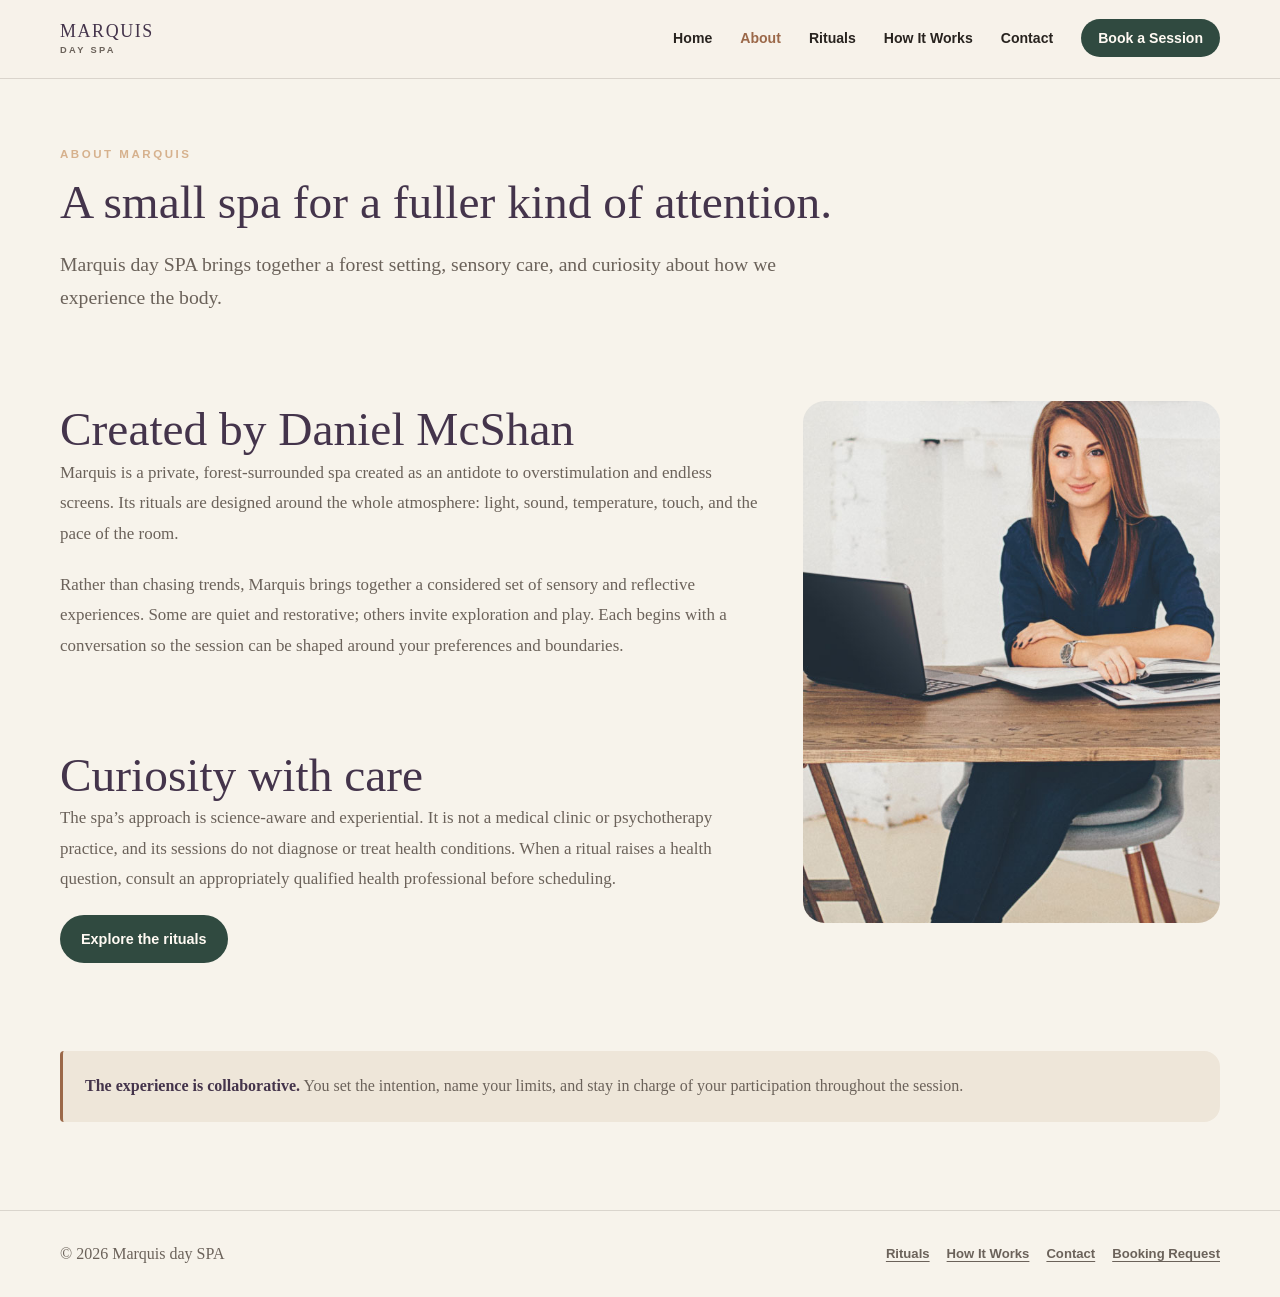
==== about/index.html @ 481f4c31 "deploy: dcmcshan/marquis-spa@319fe5476f44ca0e61ece6fa4d8bb4fc6981d856" ====
<!doctype html>
<html lang="en">
  <head>
    <meta charset="utf-8" />
    <meta name="viewport" content="width=device-width, initial-scale=1" />
    <meta name="description" content="The story and approach behind Marquis day SPA, a private forest-surrounded space for sensory rituals and rest." />
    <title>About Marquis | Marquis day SPA</title>
    <link rel="stylesheet" href="/shared/site.css" />
  </head>
  <body>
    <a class="skip-link" href="#main">Skip to content</a>
    <header class="site-header"><nav class="nav-wrap" aria-label="Main navigation"><a class="brand" href="/">Marquis <span>day SPA</span></a><ul class="nav-links"><li><a href="/">Home</a></li><li><a aria-current="page" href="/about/">About</a></li><li><a href="/product-category/services/">Rituals</a></li><li><a href="/work-with-me/">How It Works</a></li><li><a href="/contact/">Contact</a></li><li><a class="nav-book" href="/booking/">Book a Session</a></li></ul></nav></header>
    <main id="main" class="page">
      <p class="eyebrow">About Marquis</p>
      <h1 class="page-title">A small spa for a fuller kind of attention.</h1>
      <p class="lede">Marquis day SPA brings together a forest setting, sensory care, and curiosity about how we experience the body.</p>
      <section class="section two-col">
        <div class="prose">
          <h2>Created by Daniel McShan</h2>
          <p>Marquis is a private, forest-surrounded spa created as an antidote to overstimulation and endless screens. Its rituals are designed around the whole atmosphere: light, sound, temperature, touch, and the pace of the room.</p>
          <p>Rather than chasing trends, Marquis brings together a considered set of sensory and reflective experiences. Some are quiet and restorative; others invite exploration and play. Each begins with a conversation so the session can be shaped around your preferences and boundaries.</p>
          <h2>Curiosity with care</h2>
          <p>The spa’s approach is science-aware and experiential. It is not a medical clinic or psychotherapy practice, and its sessions do not diagnose or treat health conditions. When a ritual raises a health question, consult an appropriately qualified health professional before scheduling.</p>
          <a class="button" href="/product-category/services/">Explore the rituals</a>
        </div>
        <img class="portrait" src="/wp-content/uploads/2020/02/profile-picture.jpg" alt="Daniel McShan, creator of Marquis day SPA" loading="lazy" />
      </section>
      <section class="section callout"><strong>The experience is collaborative.</strong> You set the intention, name your limits, and stay in charge of your participation throughout the session.</section>
    </main>
    <footer class="site-footer"><div class="footer-wrap"><span>© 2026 Marquis day SPA</span><nav class="footer-nav" aria-label="Footer navigation"><a href="/product-category/services/">Rituals</a><a href="/work-with-me/">How It Works</a><a href="/contact/">Contact</a><a href="/booking/">Booking Request</a></nav></div></footer>
  </body>
</html>
---- shared/site.css ----
:root {
  color-scheme: light;
  --ink: #28231f;
  --muted: #6b625a;
  --paper: #f7f3eb;
  --paper-deep: #eee6d9;
  --card: #fffdf8;
  --plum: #44344b;
  --forest: #304a40;
  --copper: #9b6849;
  --line: rgba(55, 43, 37, .15);
  --shadow: 0 20px 55px rgba(42, 34, 29, .10);
  font-family: Georgia, "Times New Roman", serif;
  color: var(--ink);
  background: var(--paper);
  font-synthesis: none;
  text-rendering: optimizeLegibility;
}

* { box-sizing: border-box; }
html { scroll-behavior: smooth; }
body { margin: 0; min-width: 320px; background: var(--paper); }
img { display: block; max-width: 100%; }
a { color: var(--forest); text-underline-offset: .2em; }
a:hover { color: var(--copper); }
a:focus-visible, button:focus-visible, input:focus-visible, select:focus-visible,
textarea:focus-visible { outline: 3px solid #c48b58; outline-offset: 3px; }
.skip-link { position: absolute; left: 1rem; top: -5rem; z-index: 10; background: var(--card); padding: .8rem 1rem; }
.skip-link:focus { top: 1rem; }
.site-header { border-bottom: 1px solid var(--line); background: rgba(247, 243, 235, .96); }
.nav-wrap { width: min(1160px, calc(100% - 40px)); margin: auto; min-height: 78px; display: flex; align-items: center; justify-content: space-between; gap: 24px; }
.brand { color: var(--plum); text-decoration: none; font-size: 1.12rem; letter-spacing: .09em; text-transform: uppercase; white-space: nowrap; }
.brand span { display: block; margin-top: 3px; color: var(--muted); font: 600 .58rem/1.2 Arial, sans-serif; letter-spacing: .25em; }
.nav-links { display: flex; align-items: center; gap: clamp(12px, 2.2vw, 28px); margin: 0; padding: 0; list-style: none; }
.nav-links a { color: var(--ink); text-decoration: none; font: 600 .88rem/1.4 Arial, sans-serif; }
.nav-links a[aria-current="page"] { color: var(--copper); }
.nav-links .nav-book { padding: 11px 17px; border-radius: 999px; color: #fffaf3; background: var(--forest); }
.nav-links .nav-book:hover { background: var(--plum); }
.page { width: min(1160px, calc(100% - 40px)); margin: auto; padding: 68px 0 88px; }
.hero { position: relative; overflow: hidden; padding: clamp(38px, 7vw, 82px); border-radius: 30px; color: #fffaf3; background: linear-gradient(120deg, rgba(34, 39, 35, .91), rgba(54, 42, 58, .67)), url("../wp-content/uploads/2025/04/indulge_worship_background_distinct.png") center 48% / cover; box-shadow: var(--shadow); }
.hero h1 { max-width: 850px; margin: 0; font-size: clamp(2.6rem, 6vw, 5.6rem); line-height: .98; font-weight: 400; letter-spacing: -.035em; }
.hero .lede { max-width: 650px; color: rgba(255, 250, 243, .88); }
.eyebrow { margin: 0 0 15px; color: #d6b18d; font: 700 .72rem/1.3 Arial, sans-serif; letter-spacing: .22em; text-transform: uppercase; }
.lede { max-width: 730px; margin: 20px 0 0; color: var(--muted); font-size: clamp(1.05rem, 1.7vw, 1.23rem); line-height: 1.65; }
.hero-actions { display: flex; flex-wrap: wrap; gap: 13px; margin-top: 27px; }
.button { display: inline-flex; min-height: 48px; align-items: center; justify-content: center; padding: 13px 20px; border: 1px solid transparent; border-radius: 999px; background: var(--forest); color: #fffaf3; font: 700 .9rem/1.2 Arial, sans-serif; text-decoration: none; transition: background .18s ease, transform .18s ease; }
.button:hover { transform: translateY(-1px); background: var(--plum); color: #fffaf3; }
.button-light { background: var(--card); color: var(--plum); }
.button-light:hover { background: #f1e4d5; color: var(--plum); }
.text-link { font: 700 .9rem/1.4 Arial, sans-serif; }
.section { margin-top: clamp(54px, 8vw, 88px); }
.section-head { display: flex; justify-content: space-between; align-items: end; gap: 24px; margin-bottom: 24px; }
.section h2, .page-title { margin: 0; color: var(--plum); font-size: clamp(1.9rem, 3.7vw, 3rem); line-height: 1.08; font-weight: 400; }
.section-intro { max-width: 660px; color: var(--muted); line-height: 1.7; }
.grid { display: grid; grid-template-columns: repeat(3, minmax(0, 1fr)); gap: 21px; }
.treatment-card, .content-card { overflow: hidden; border: 1px solid var(--line); border-radius: 20px; background: var(--card); box-shadow: var(--shadow); }
.treatment-card img { width: 100%; aspect-ratio: 4 / 3; object-fit: cover; background: var(--paper-deep); }
.treatment-card-body { padding: 22px; }
.treatment-card h3 { margin: 0; color: var(--plum); font-size: 1.32rem; line-height: 1.25; font-weight: 400; }
.treatment-card p { min-height: 4.8em; color: var(--muted); line-height: 1.6; }
.treatment-card .text-link { display: inline-block; margin-top: 3px; }
.two-col { display: grid; grid-template-columns: minmax(0, 1.35fr) minmax(260px, .8fr); gap: 38px; align-items: start; }
.content-card { padding: clamp(23px, 4vw, 38px); }
.prose { max-width: 780px; color: var(--muted); font-size: 1.06rem; line-height: 1.8; }
.prose h2, .prose h3 { margin-top: 1.8em; color: var(--plum); font-weight: 400; line-height: 1.2; }
.prose h2:first-child, .prose h3:first-child { margin-top: 0; }
.prose p { margin: 0 0 1.2em; }
.prose ul, .note-list { padding-left: 1.3em; }
.prose li, .note-list li { margin: .55em 0; }
.portrait { width: 100%; border-radius: 22px; aspect-ratio: 4 / 5; object-fit: cover; }
.callout { padding: 22px; border-left: 3px solid var(--copper); border-radius: 4px 16px 16px 4px; background: var(--paper-deep); color: var(--muted); line-height: 1.65; }
.callout strong { color: var(--plum); }
.faq details { padding: 18px 0; border-bottom: 1px solid var(--line); }
.faq summary { color: var(--plum); cursor: pointer; font-size: 1.12rem; }
.faq details p { color: var(--muted); line-height: 1.65; }
.site-footer { padding: 34px 0; border-top: 1px solid var(--line); color: var(--muted); }
.footer-wrap { width: min(1160px, calc(100% - 40px)); margin: auto; display: flex; justify-content: space-between; gap: 25px; align-items: center; }
.footer-nav { display: flex; gap: 17px; flex-wrap: wrap; }
.footer-nav a { color: var(--muted); font: 600 .82rem/1.4 Arial, sans-serif; }
.small { font-size: .9rem; line-height: 1.6; }
.service-art { width: min(100%, 760px); margin-bottom: 26px; border-radius: 22px; box-shadow: var(--shadow); }
.notice { margin-top: 22px; padding: 17px 20px; border: 1px solid var(--line); border-radius: 14px; background: rgba(255,255,255,.5); color: var(--muted); font-size: .92rem; line-height: 1.6; }

@media (max-width: 850px) {
  .nav-wrap { align-items: flex-start; flex-direction: column; padding: 17px 0; gap: 14px; }
  .nav-links { width: 100%; flex-wrap: wrap; gap: 10px 18px; }
  .grid { grid-template-columns: repeat(2, minmax(0, 1fr)); }
  .two-col { grid-template-columns: 1fr; }
  .portrait { max-height: 460px; aspect-ratio: 16 / 10; }
}
@media (max-width: 580px) {
  .nav-wrap, .page, .footer-wrap { width: min(100% - 28px, 1160px); }
  .page { padding: 35px 0 60px; }
  .nav-links { gap: 10px 14px; }
  .nav-links a { font-size: .82rem; }
  .nav-links .nav-book { padding: 9px 13px; }
  .hero { padding: 34px 24px; border-radius: 22px; }
  .grid { grid-template-columns: 1fr; }
  .treatment-card p { min-height: 0; }
  .section-head, .footer-wrap { align-items: flex-start; flex-direction: column; }
}
@media (prefers-reduced-motion: reduce) {
  html { scroll-behavior: auto; }
  *, *::before, *::after { transition-duration: .01ms !important; }
}
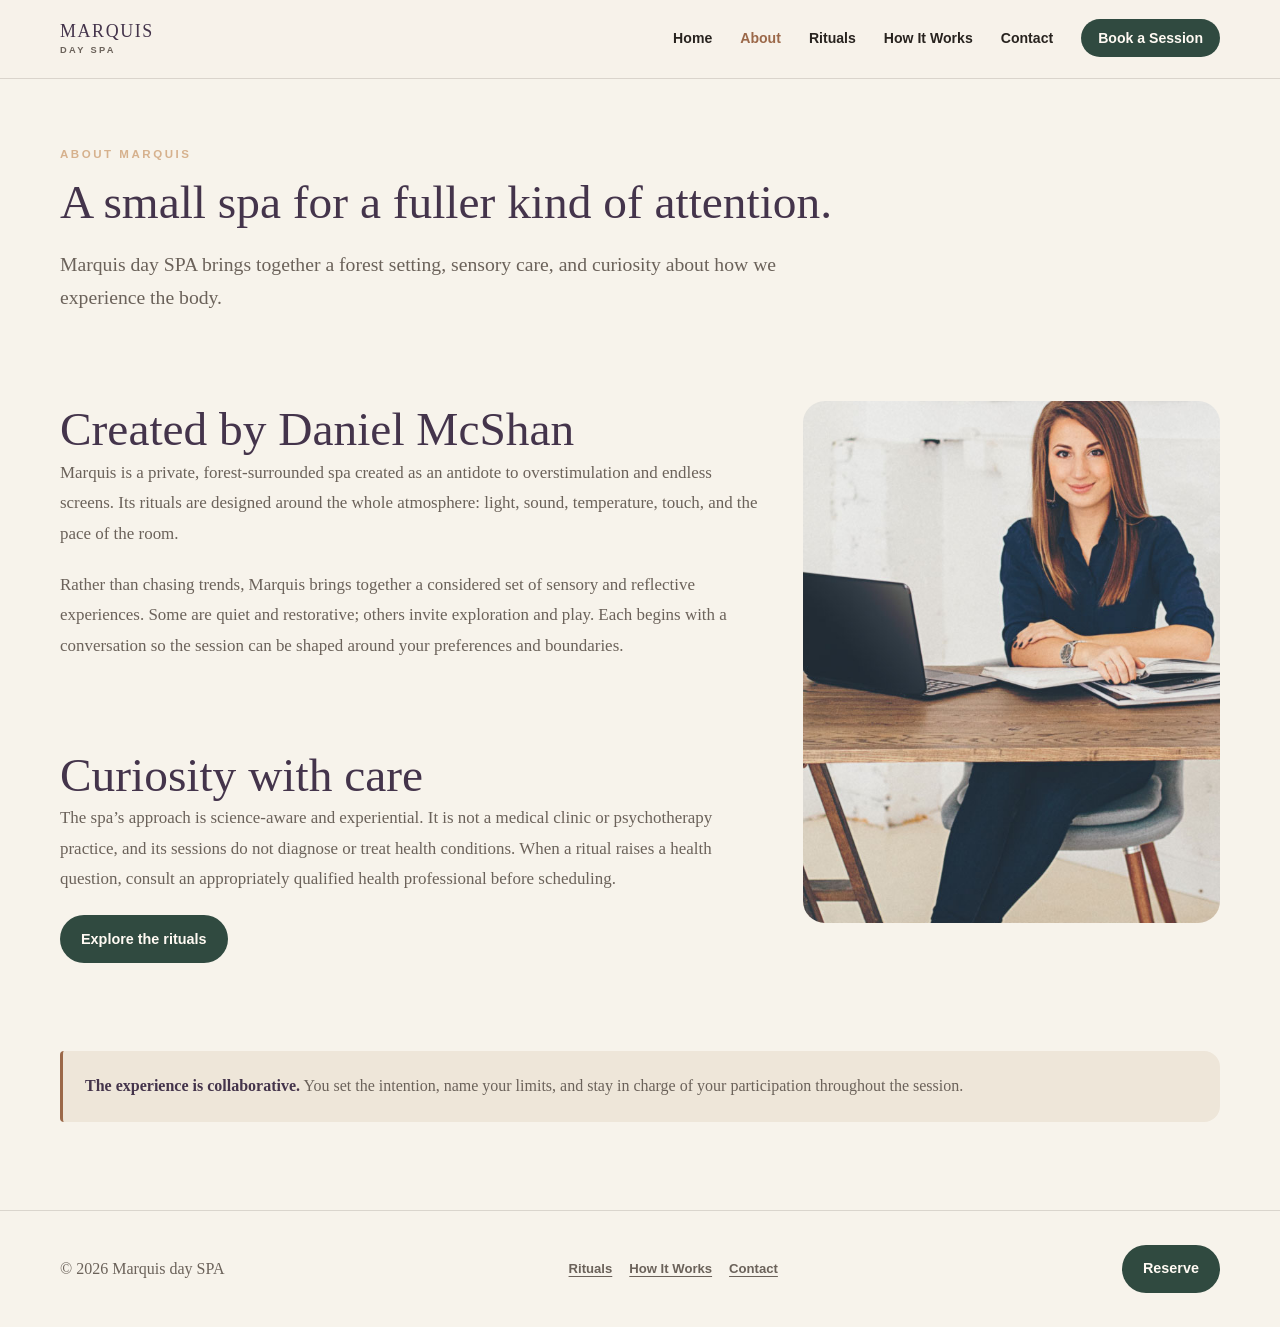
==== commit 4b2bf933: "deploy: dcmcshan/marquis-spa@16886ebc44b0e0ff4396e5eed9a0098b3b1208ea" ====
--- a/about/index.html
+++ b/about/index.html
@@ -27,6 +27,6 @@
       </section>
       <section class="section callout"><strong>The experience is collaborative.</strong> You set the intention, name your limits, and stay in charge of your participation throughout the session.</section>
     </main>
-    <footer class="site-footer"><div class="footer-wrap"><span>© 2026 Marquis day SPA</span><nav class="footer-nav" aria-label="Footer navigation"><a href="/product-category/services/">Rituals</a><a href="/work-with-me/">How It Works</a><a href="/contact/">Contact</a><a href="/booking/">Booking Request</a></nav></div></footer>
+    <footer class="site-footer"><div class="footer-wrap"><span>© 2026 Marquis day SPA</span><nav class="footer-nav" aria-label="Footer navigation"><a href="/product-category/services/">Rituals</a><a href="/work-with-me/">How It Works</a><a href="/contact/">Contact</a></nav><a class="button footer-reserve" href="/booking/">Reserve</a></div></footer>
   </body>
 </html>
--- a/shared/site.css
+++ b/shared/site.css
@@ -77,6 +77,7 @@
 .footer-wrap { width: min(1160px, calc(100% - 40px)); margin: auto; display: flex; justify-content: space-between; gap: 25px; align-items: center; }
 .footer-nav { display: flex; gap: 17px; flex-wrap: wrap; }
 .footer-nav a { color: var(--muted); font: 600 .82rem/1.4 Arial, sans-serif; }
+.footer-reserve { flex-shrink: 0; white-space: nowrap; }
 .small { font-size: .9rem; line-height: 1.6; }
 .service-art { width: min(100%, 760px); margin-bottom: 26px; border-radius: 22px; box-shadow: var(--shadow); }
 .notice { margin-top: 22px; padding: 17px 20px; border: 1px solid var(--line); border-radius: 14px; background: rgba(255,255,255,.5); color: var(--muted); font-size: .92rem; line-height: 1.6; }
@@ -98,6 +99,7 @@
   .grid { grid-template-columns: 1fr; }
   .treatment-card p { min-height: 0; }
   .section-head, .footer-wrap { align-items: flex-start; flex-direction: column; }
+  .footer-reserve { width: 100%; }
 }
 @media (prefers-reduced-motion: reduce) {
   html { scroll-behavior: auto; }
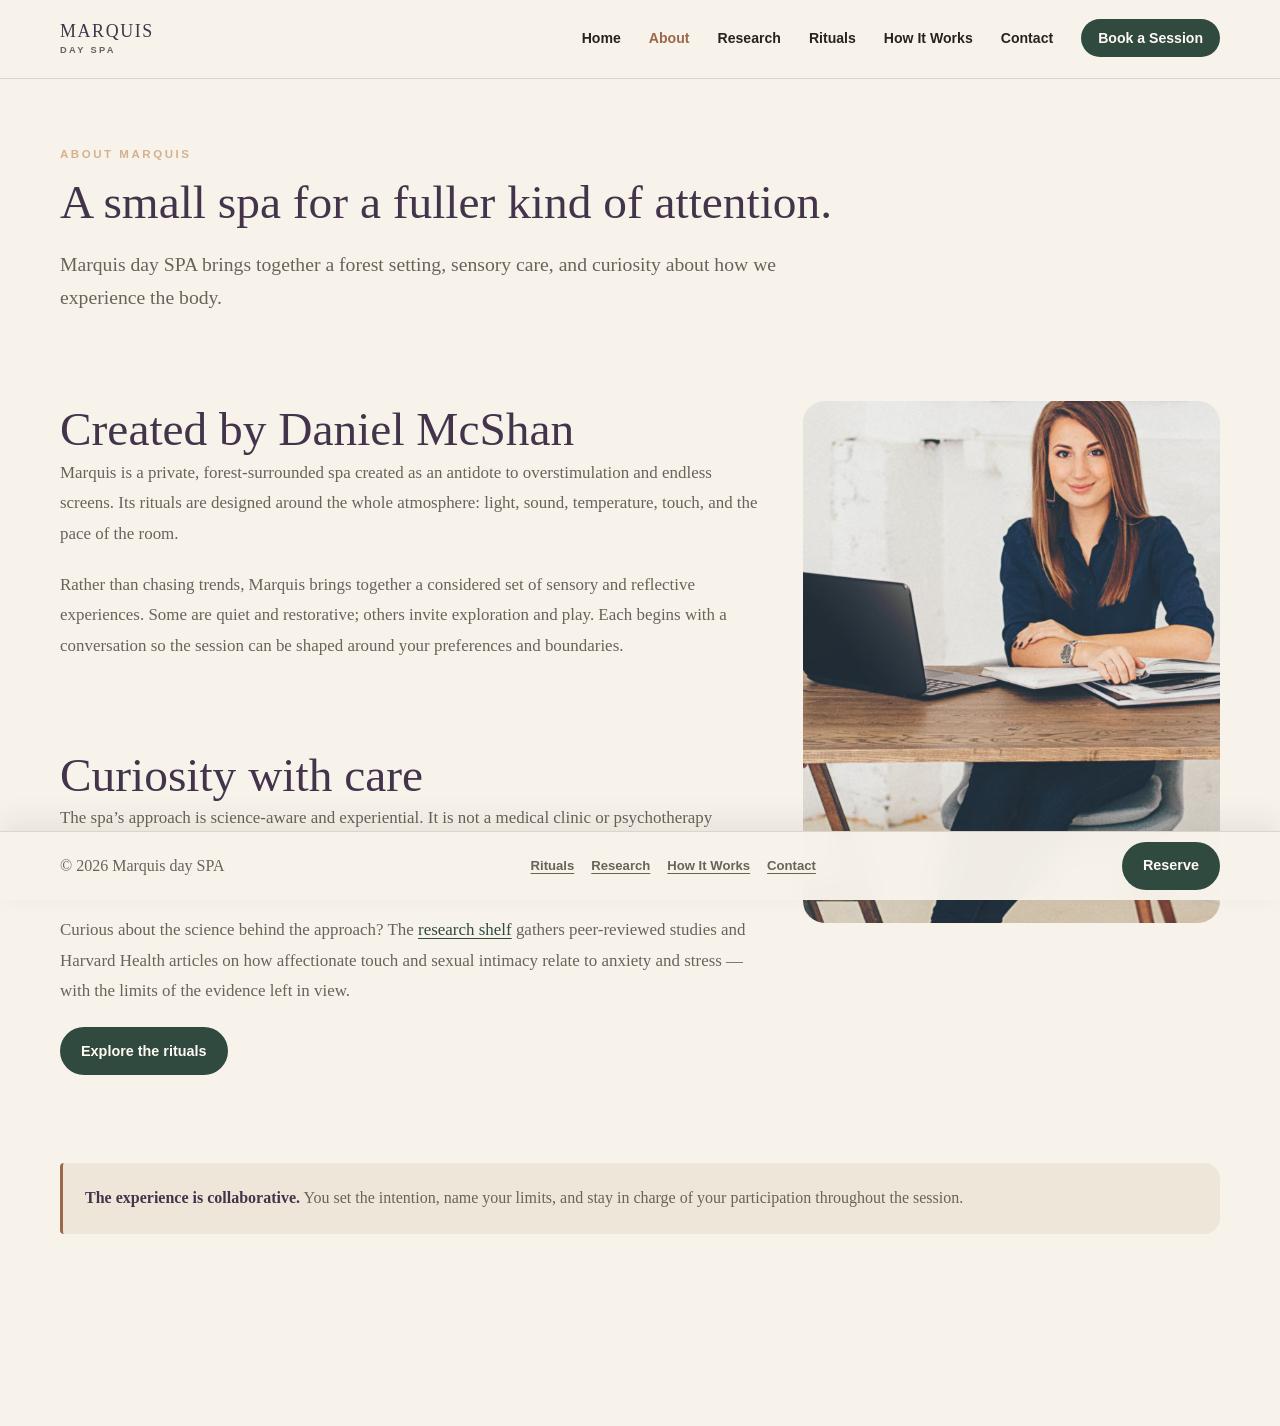
==== commit eb68a1cf: "deploy: dcmcshan/marquis-spa@19f25e2fb89eed4baed09f01ac57e5b381fc2c93" ====
--- a/about/index.html
+++ b/about/index.html
@@ -9,7 +9,7 @@
   </head>
   <body>
     <a class="skip-link" href="#main">Skip to content</a>
-    <header class="site-header"><nav class="nav-wrap" aria-label="Main navigation"><a class="brand" href="/">Marquis <span>day SPA</span></a><ul class="nav-links"><li><a href="/">Home</a></li><li><a aria-current="page" href="/about/">About</a></li><li><a href="/product-category/services/">Rituals</a></li><li><a href="/work-with-me/">How It Works</a></li><li><a href="/contact/">Contact</a></li><li><a class="nav-book" href="/booking/">Book a Session</a></li></ul></nav></header>
+    <header class="site-header"><nav class="nav-wrap" aria-label="Main navigation"><a class="brand" href="/">Marquis <span>day SPA</span></a><ul class="nav-links"><li><a href="/">Home</a></li><li><a aria-current="page" href="/about/">About</a></li><li><a href="/research/">Research</a></li><li><a href="/product-category/services/">Rituals</a></li><li><a href="/work-with-me/">How It Works</a></li><li><a href="/contact/">Contact</a></li><li><a class="nav-book" href="/booking/">Book a Session</a></li></ul></nav></header>
     <main id="main" class="page">
       <p class="eyebrow">About Marquis</p>
       <h1 class="page-title">A small spa for a fuller kind of attention.</h1>
@@ -21,12 +21,13 @@
           <p>Rather than chasing trends, Marquis brings together a considered set of sensory and reflective experiences. Some are quiet and restorative; others invite exploration and play. Each begins with a conversation so the session can be shaped around your preferences and boundaries.</p>
           <h2>Curiosity with care</h2>
           <p>The spa’s approach is science-aware and experiential. It is not a medical clinic or psychotherapy practice, and its sessions do not diagnose or treat health conditions. When a ritual raises a health question, consult an appropriately qualified health professional before scheduling.</p>
+          <p>Curious about the science behind the approach? The <a href="/research/">research shelf</a> gathers peer-reviewed studies and Harvard Health articles on how affectionate touch and sexual intimacy relate to anxiety and stress — with the limits of the evidence left in view.</p>
           <a class="button" href="/product-category/services/">Explore the rituals</a>
         </div>
         <img class="portrait" src="/wp-content/uploads/2020/02/profile-picture.jpg" alt="Daniel McShan, creator of Marquis day SPA" loading="lazy" />
       </section>
       <section class="section callout"><strong>The experience is collaborative.</strong> You set the intention, name your limits, and stay in charge of your participation throughout the session.</section>
     </main>
-    <footer class="site-footer"><div class="footer-wrap"><span>© 2026 Marquis day SPA</span><nav class="footer-nav" aria-label="Footer navigation"><a href="/product-category/services/">Rituals</a><a href="/work-with-me/">How It Works</a><a href="/contact/">Contact</a></nav><a class="button footer-reserve" href="/booking/">Reserve</a></div></footer>
+    <footer class="site-footer"><div class="footer-wrap"><span>© 2026 Marquis day SPA</span><nav class="footer-nav" aria-label="Footer navigation"><a href="/product-category/services/">Rituals</a><a href="/research/">Research</a><a href="/work-with-me/">How It Works</a><a href="/contact/">Contact</a></nav><a class="button footer-reserve" href="/booking/">Reserve</a></div></footer>
   </body>
 </html>
--- a/shared/site.css
+++ b/shared/site.css
@@ -19,7 +19,7 @@
 
 * { box-sizing: border-box; }
 html { scroll-behavior: smooth; }
-body { margin: 0; min-width: 320px; background: var(--paper); }
+body { margin: 0; min-width: 320px; padding-bottom: 104px; background: var(--paper); }
 img { display: block; max-width: 100%; }
 a { color: var(--forest); text-underline-offset: .2em; }
 a:hover { color: var(--copper); }
@@ -73,7 +73,7 @@
 .faq details { padding: 18px 0; border-bottom: 1px solid var(--line); }
 .faq summary { color: var(--plum); cursor: pointer; font-size: 1.12rem; }
 .faq details p { color: var(--muted); line-height: 1.65; }
-.site-footer { padding: 34px 0; border-top: 1px solid var(--line); color: var(--muted); }
+.site-footer { position: fixed; inset: auto 0 0; z-index: 1000; padding: 10px 0 calc(10px + env(safe-area-inset-bottom)); border-top: 1px solid var(--line); background: rgba(247, 243, 235, .97); color: var(--muted); box-shadow: 0 -10px 30px rgba(42, 34, 29, .08); backdrop-filter: blur(14px); }
 .footer-wrap { width: min(1160px, calc(100% - 40px)); margin: auto; display: flex; justify-content: space-between; gap: 25px; align-items: center; }
 .footer-nav { display: flex; gap: 17px; flex-wrap: wrap; }
 .footer-nav a { color: var(--muted); font: 600 .82rem/1.4 Arial, sans-serif; }
@@ -91,14 +91,18 @@
 }
 @media (max-width: 580px) {
   .nav-wrap, .page, .footer-wrap { width: min(100% - 28px, 1160px); }
-  .page { padding: 35px 0 60px; }
+  body { padding-bottom: calc(76px + env(safe-area-inset-bottom)); }
+  .site-footer { padding: 8px 0 calc(8px + env(safe-area-inset-bottom)); }
   .nav-links { gap: 10px 14px; }
   .nav-links a { font-size: .82rem; }
   .nav-links .nav-book { padding: 9px 13px; }
+  .page { padding: 35px 0 60px; }
   .hero { padding: 34px 24px; border-radius: 22px; }
   .grid { grid-template-columns: 1fr; }
   .treatment-card p { min-height: 0; }
-  .section-head, .footer-wrap { align-items: flex-start; flex-direction: column; }
+  .section-head { align-items: flex-start; flex-direction: column; }
+  .footer-wrap { justify-content: center; }
+  .footer-wrap > span, .footer-nav { display: none; }
   .footer-reserve { width: 100%; }
 }
 @media (prefers-reduced-motion: reduce) {
